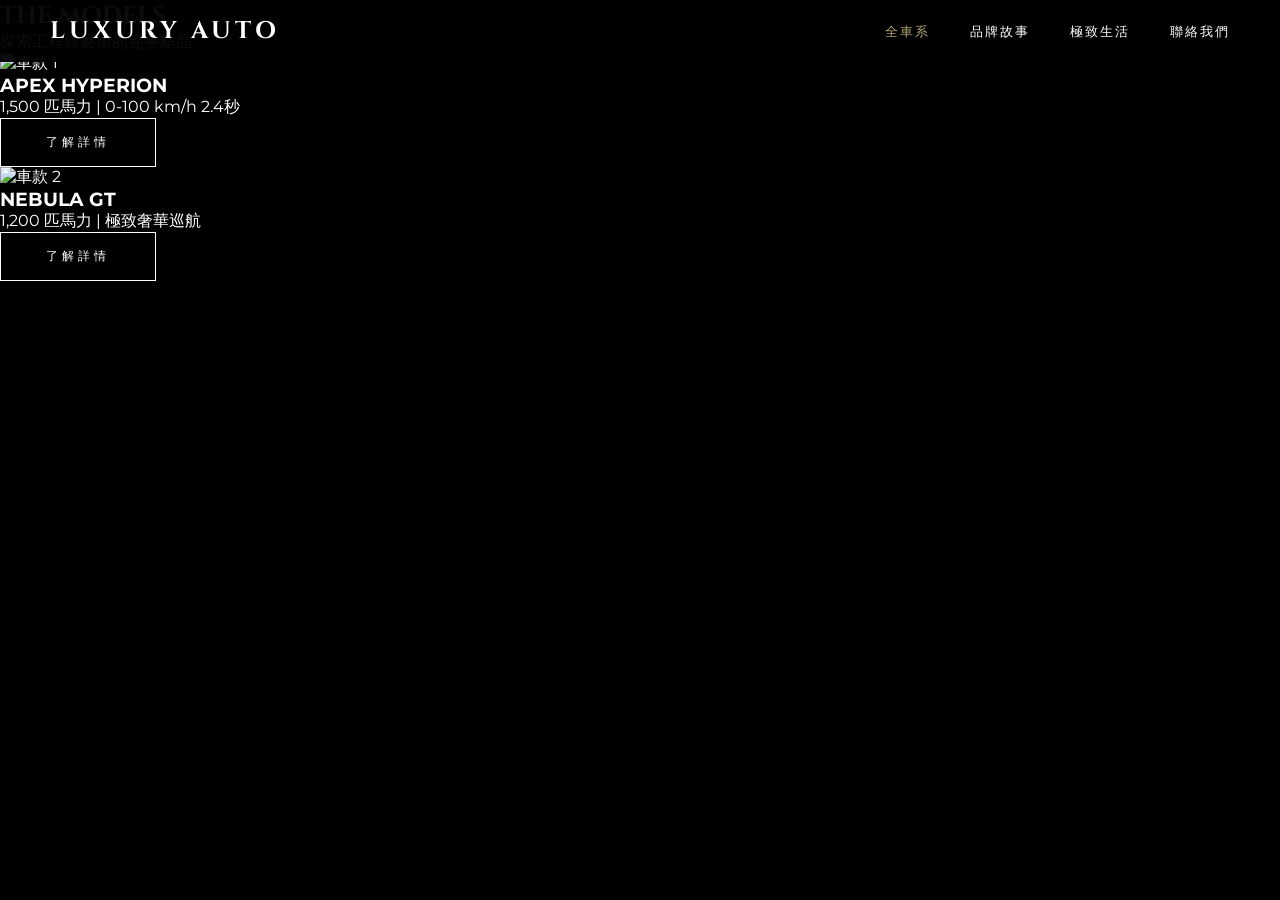
==== models.html @ c0f93d88 "Create models.html" ====
<!DOCTYPE html>
<html lang="zh-TW">
<head>
    <meta charset="UTF-8">
    <meta name="viewport" content="width=device-width, initial-scale=1.0">
    <title>全車系 - LUXURY AUTO</title>
    <link href="https://fonts.googleapis.com/css2?family=Cinzel:wght@400;700&family=Montserrat:wght@300;400;700&display=swap" rel="stylesheet">
    <link rel="stylesheet" href="style.css">
</head>
<body class="page-models"> <!-- 加上特定 class 讓背景保持黑色 -->
    <nav id="navbar" class="scrolled"> <!-- 內頁的導覽列預設就是深色背景 -->
        <div class="logo"><a href="index.html" style="color: white; text-decoration: none;">LUXURY AUTO</a></div>
        
        <div class="menu-toggle" id="mobile-menu">
            <span class="bar"></span>
            <span class="bar"></span>
            <span class="bar"></span>
        </div>

        <ul class="nav-links" id="nav-links">
            <li><a href="models.html" style="color: #b0a171;">全車系</a></li>
            <li><a href="#">品牌故事</a></li>
            <li><a href="#">極致生活</a></li>
            <li><a href="#">聯絡我們</a></li>
        </ul>
    </nav>

    <!-- 內頁的主要內容區塊 -->
    <section class="models-section">
        <h1 class="section-title">THE MODELS</h1>
        <p class="section-subtitle">探索工程與藝術的完美結晶</p>
        
        <div class="models-grid">
            <!-- 車款 1 -->
            <div class="model-card">
                <!-- 這裡使用維基百科的穩定圖片作為示範 -->
                <img src="https://upload.wikimedia.org/wikipedia/commons/thumb/c/c9/Bugatti_Divo_in_Paris.jpg/800px-Bugatti_Divo_in_Paris.jpg" alt="車款 1">
                <div class="model-info">
                    <h3>APEX HYPERION</h3>
                    <p>1,500 匹馬力 | 0-100 km/h 2.4秒</p>
                    <button class="cta-button">了解詳情</button>
                </div>
            </div>
            
            <!-- 車款 2 -->
            <div class="model-card">
                <img src="https://upload.wikimedia.org/wikipedia/commons/thumb/6/62/Bugatti_Chiron_%2836559710091%29.jpg/800px-Bugatti_Chiron_%2836559710091%29.jpg" alt="車款 2">
                <div class="model-info">
                    <h3>NEBULA GT</h3>
                    <p>1,200 匹馬力 | 極致奢華巡航</p>
                    <button class="cta-button">了解詳情</button>
                </div>
            </div>
        </div>
    </section>

    <script src="script.js"></script>
</body>
</html>
---- style.css ----
* {
    margin: 0;
    padding: 0;
    box-sizing: border-box;
}

body {
    font-family: 'Montserrat', sans-serif;
    background-color: #000;
    color: #fff;
    overflow-x: hidden;
}

h1, .logo {
    font-family: 'Cinzel', serif;
}

#navbar {
    position: fixed;
    top: 0;
    width: 100%;
    display: flex;
    justify-content: space-between;
    align-items: center;
    padding: 30px 50px;
    z-index: 100;
    transition: all 0.4s ease;
}

#navbar.scrolled {
    background-color: rgba(0, 0, 0, 0.95);
    padding: 15px 50px;
}

.logo {
    font-size: 24px;
    font-weight: 700;
    letter-spacing: 4px;
    cursor: pointer;
    z-index: 101;
}

.nav-links {
    display: flex;
    list-style: none;
    gap: 40px;
}

.nav-links a {
    color: #fff;
    text-decoration: none;
    font-size: 13px;
    text-transform: uppercase;
    letter-spacing: 2px;
    transition: color 0.3s;
}

.nav-links a:hover {
    color: #b0a171;
}

/* --- 手機版漢堡選單按鈕設計 --- */
.menu-toggle {
    display: none;
    flex-direction: column;
    cursor: pointer;
    z-index: 101;
}

.menu-toggle .bar {
    width: 25px;
    height: 2px;
    background-color: #fff;
    margin: 4px 0;
    transition: 0.3s ease;
}

/* 主視覺設定 */
.hero {
    position: relative;
    height: 100vh;
    width: 100%;
    display: flex;
    justify-content: center;
    align-items: center;
    text-align: center;
    /* 如果影片跟 poster 都失效，最後的底色 */
    background-color: #111; 
}

#bg-video {
    position: absolute;
    top: 0;
    left: 0;
    width: 100%;
    height: 100%;
    object-fit: cover;
    z-index: -2;
}

.overlay {
    position: absolute;
    top: 0;
    left: 0;
    width: 100%;
    height: 100%;
    background: rgba(0, 0, 0, 0.5);
    z-index: -1;
}

.hero-content {
    z-index: 1;
    animation: fadeIn 2s ease-out;
    padding: 0 20px;
}

.subtitle {
    font-size: 14px;
    font-weight: 300;
    letter-spacing: 10px;
    margin-bottom: 20px;
    text-transform: uppercase;
}

.title {
    font-size: 70px;
    font-weight: 400;
    letter-spacing: 15px;
    margin-bottom: 50px;
    text-shadow: 2px 2px 10px rgba(0,0,0,0.5);
}

.cta-button {
    display: inline-block;
    padding: 15px 45px;
    border: 1px solid #fff;
    color: #fff;
    text-decoration: none;
    font-size: 12px;
    letter-spacing: 4px;
    text-transform: uppercase;
    transition: all 0.3s ease;
    background: transparent;
}

.cta-button:hover {
    background: #fff;
    color: #000;
}

@keyframes fadeIn {
    from { opacity: 0; transform: translateY(30px); }
    to { opacity: 1; transform: translateY(0); }
}

/* --- 手機版響應式設計 --- */
@media (max-width: 768px) {
    #navbar {
        padding: 20px 30px;
    }
    #navbar.scrolled {
        padding: 15px 30px;
    }
    .title {
        font-size: 32px;
        letter-spacing: 8px;
    }
    .subtitle {
        font-size: 11px;
        letter-spacing: 6px;
    }
    
    /* 顯示漢堡選單按鈕 */
    .menu-toggle {
        display: flex;
    }

    /* 將導覽列改為滿版下拉式選單 */
    .nav-links {
        position: fixed;
        top: 0;
        right: -100%; /* 預設藏在右側畫面外 */
        width: 100%;
        height: 100vh;
        background-color: #000;
        flex-direction: column;
        justify-content: center;
        align-items: center;
        transition: right 0.4s ease; /* 滑動動畫 */
    }

    /* 當 JS 加上 active class 時，選單滑出 */
    .nav-links.active {
        right: 0;
    }

    .nav-links li {
        margin: 20px 0;
    }

    .nav-links a {
        font-size: 18px;
    }

    /* 漢堡選單變成 X 的動畫 */
    .menu-toggle.is-active .bar:nth-child(1) {
        transform: translateY(10px) rotate(45deg);
    }
    .menu-toggle.is-active .bar:nth-child(2) {
        opacity: 0;
    }
    .menu-toggle.is-active .bar:nth-child(3) {
        transform: translateY(-10px) rotate(-45deg);
    }
}
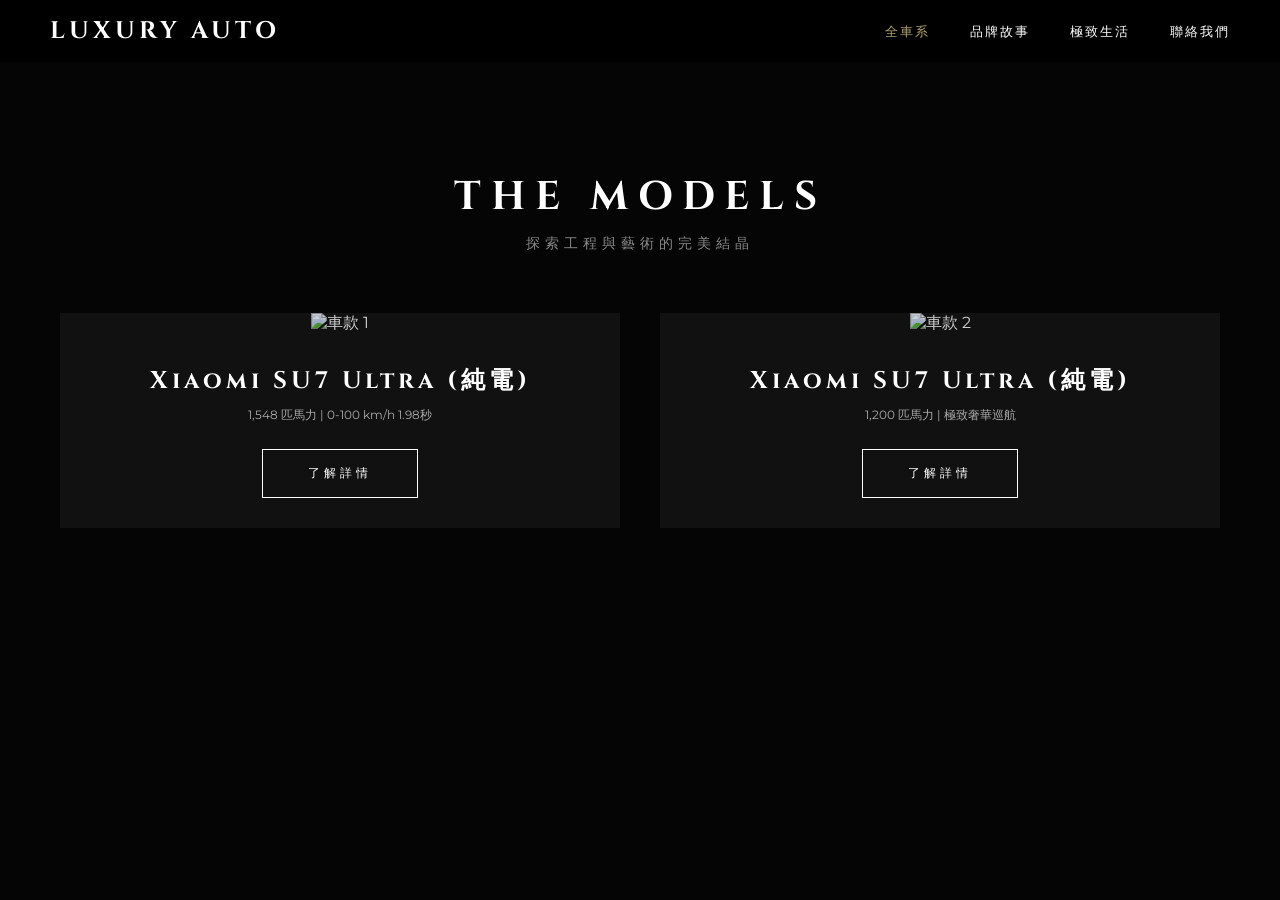
==== commit 07ae11a2: "Update models.html" ====
--- a/models.html
+++ b/models.html
@@ -36,8 +36,8 @@
                 <!-- 這裡使用維基百科的穩定圖片作為示範 -->
                 <img src="https://upload.wikimedia.org/wikipedia/commons/thumb/c/c9/Bugatti_Divo_in_Paris.jpg/800px-Bugatti_Divo_in_Paris.jpg" alt="車款 1">
                 <div class="model-info">
-                    <h3>APEX HYPERION</h3>
-                    <p>1,500 匹馬力 | 0-100 km/h 2.4秒</p>
+                    <h3>Xiaomi SU7 Ultra (純電)</h3>
+                    <p>1,548 匹馬力 | 0-100 km/h 1.98秒</p>
                     <button class="cta-button">了解詳情</button>
                 </div>
             </div>
@@ -46,7 +46,7 @@
             <div class="model-card">
                 <img src="https://upload.wikimedia.org/wikipedia/commons/thumb/6/62/Bugatti_Chiron_%2836559710091%29.jpg/800px-Bugatti_Chiron_%2836559710091%29.jpg" alt="車款 2">
                 <div class="model-info">
-                    <h3>NEBULA GT</h3>
+                    <h3>Xiaomi SU7 Ultra (純電)</h3>
                     <p>1,200 匹馬力 | 極致奢華巡航</p>
                     <button class="cta-button">了解詳情</button>
                 </div>
--- a/style.css
+++ b/style.css
@@ -75,43 +75,46 @@
     transition: 0.3s ease;
 }
 
-/* 主視覺設定 */
+/* 主視覺全螢幕容器 */
 .hero {
-    position: relative;
+    position: relative; /* 關鍵：這是讓影片能貼齊邊緣的基準 */
+    width: 100%;
     height: 100vh;
-    width: 100%;
     display: flex;
     justify-content: center;
     align-items: center;
-    text-align: center;
-    /* 如果影片跟 poster 都失效，最後的底色 */
-    background-color: #111; 
-}
-
+    overflow: hidden; /* 確保影片不會超出畫面外 */
+}
+
+/* 影片背景強制填滿且墊底 */
 #bg-video {
-    position: absolute;
+    position: absolute; /* 關鍵：讓影片脫離排版，變成背景 */
     top: 0;
     left: 0;
     width: 100%;
     height: 100%;
-    object-fit: cover;
-    z-index: -2;
-}
-
+    object-fit: cover; /* 讓影片保持比例並填滿整個畫面，不會變形 */
+    z-index: -2; /* 讓影片移到最下層 */
+}
+
+/* 半透明黑色遮罩 (讓白色文字更清楚) */
 .overlay {
     position: absolute;
     top: 0;
     left: 0;
     width: 100%;
     height: 100%;
-    background: rgba(0, 0, 0, 0.5);
-    z-index: -1;
-}
-
+    background: rgba(0, 0, 0, 0.4);
+    z-index: -1; /* 放在影片上方，文字下方 */
+}
+
+/* 中間的文字與按鈕區塊 */
 .hero-content {
-    z-index: 1;
+    position: relative; /* 確保文字區塊浮在影片和遮罩的上方 */
+    z-index: 1; 
+    text-align: center;
+    padding: 0 20px;
     animation: fadeIn 2s ease-out;
-    padding: 0 20px;
 }
 
 .subtitle {
@@ -213,3 +216,75 @@
         transform: translateY(-10px) rotate(-45deg);
     }
 }
+
+/* --- 內頁 (全車系) 專用設計 --- */
+.page-models {
+    background-color: #050505;
+    padding-top: 120px; /* 避開固定在頂部的導覽列 */
+}
+
+.models-section {
+    max-width: 1200px;
+    margin: 0 auto;
+    padding: 50px 20px;
+    text-align: center;
+}
+
+.section-title {
+    font-size: 40px;
+    letter-spacing: 10px;
+    margin-bottom: 10px;
+}
+
+.section-subtitle {
+    font-size: 14px;
+    font-weight: 300;
+    color: #888;
+    letter-spacing: 5px;
+    margin-bottom: 60px;
+}
+
+.models-grid {
+    display: grid;
+    grid-template-columns: repeat(auto-fit, minmax(300px, 1fr));
+    gap: 40px;
+}
+
+.model-card {
+    background-color: #111;
+    overflow: hidden;
+    transition: transform 0.4s ease;
+}
+
+.model-card:hover {
+    transform: translateY(-10px);
+}
+
+.model-card img {
+    width: 100%;
+    height: 250px;
+    object-fit: cover;
+    opacity: 0.8;
+    transition: opacity 0.4s;
+}
+
+.model-card:hover img {
+    opacity: 1;
+}
+
+.model-info {
+    padding: 30px;
+}
+
+.model-info h3 {
+    font-family: 'Cinzel', serif;
+    font-size: 24px;
+    letter-spacing: 4px;
+    margin-bottom: 10px;
+}
+
+.model-info p {
+    font-size: 12px;
+    color: #aaa;
+    margin-bottom: 25px;
+}
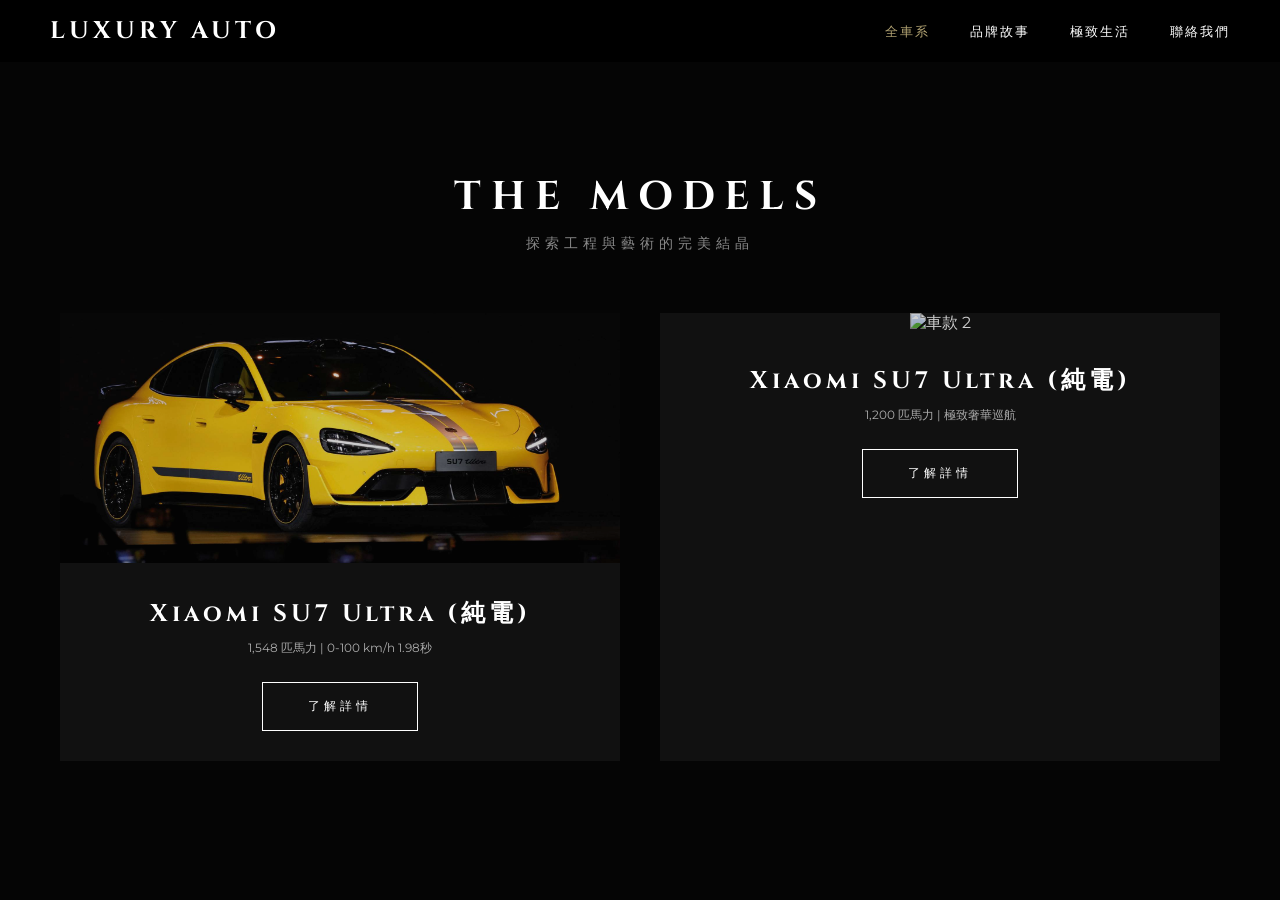
==== commit ce3f92b3: "Update models.html" ====
--- a/models.html
+++ b/models.html
@@ -34,7 +34,7 @@
             <!-- 車款 1 -->
             <div class="model-card">
                 <!-- 這裡使用維基百科的穩定圖片作為示範 -->
-                <img src="https://upload.wikimedia.org/wikipedia/commons/thumb/c/c9/Bugatti_Divo_in_Paris.jpg/800px-Bugatti_Divo_in_Paris.jpg" alt="車款 1">
+                <img src="Xiaomi%20SU7%20Ultra%20(Electric).jpg" alt="車款 1">
                 <div class="model-info">
                     <h3>Xiaomi SU7 Ultra (純電)</h3>
                     <p>1,548 匹馬力 | 0-100 km/h 1.98秒</p>
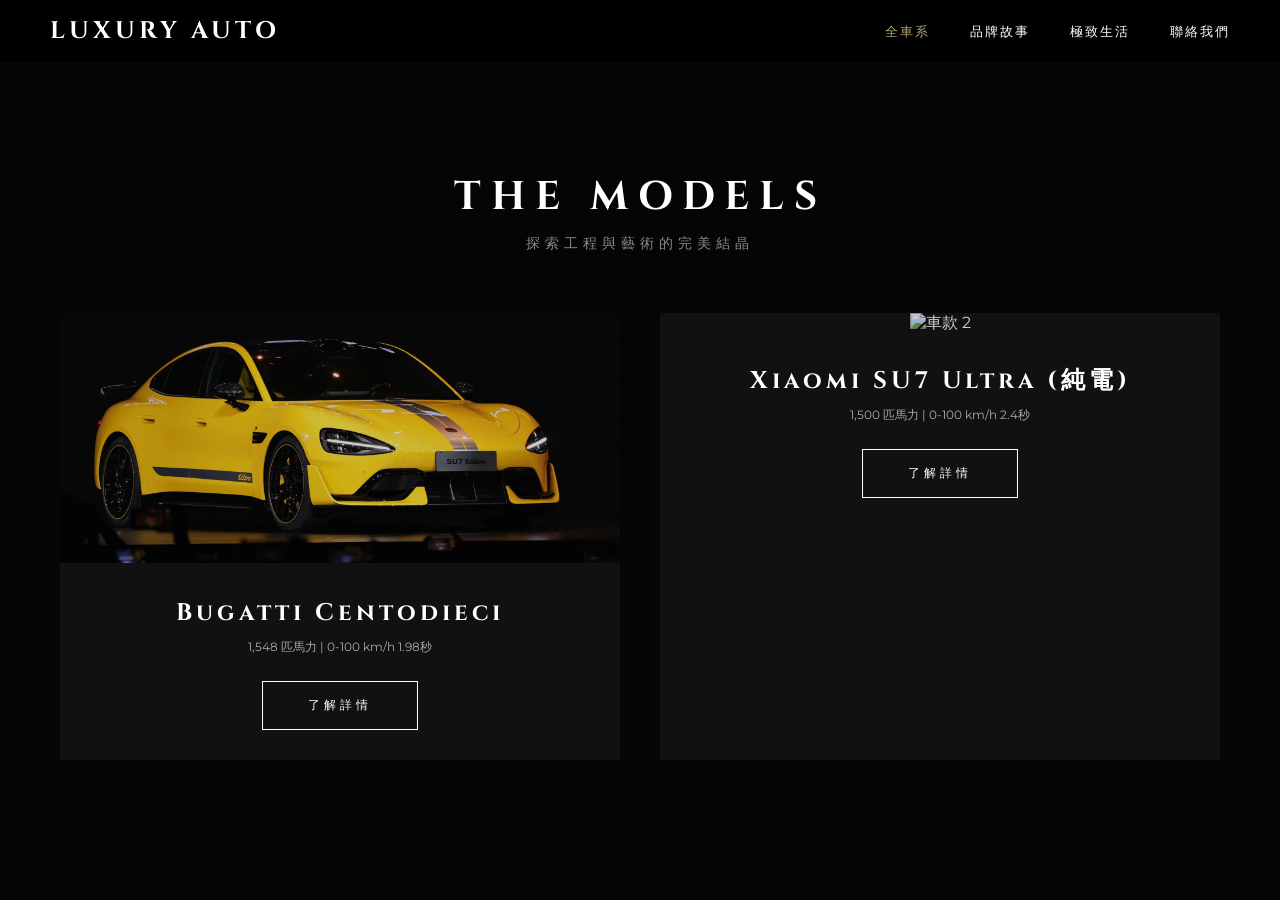
==== commit 280715b4: "Update car model names and specifications" ====
--- a/models.html
+++ b/models.html
@@ -36,7 +36,7 @@
                 <!-- 這裡使用維基百科的穩定圖片作為示範 -->
                 <img src="Xiaomi%20SU7%20Ultra%20(Electric).jpg" alt="車款 1">
                 <div class="model-info">
-                    <h3>Xiaomi SU7 Ultra (純電)</h3>
+                    <h3>Bugatti Centodieci</h3>
                     <p>1,548 匹馬力 | 0-100 km/h 1.98秒</p>
                     <button class="cta-button">了解詳情</button>
                 </div>
@@ -47,7 +47,7 @@
                 <img src="https://upload.wikimedia.org/wikipedia/commons/thumb/6/62/Bugatti_Chiron_%2836559710091%29.jpg/800px-Bugatti_Chiron_%2836559710091%29.jpg" alt="車款 2">
                 <div class="model-info">
                     <h3>Xiaomi SU7 Ultra (純電)</h3>
-                    <p>1,200 匹馬力 | 極致奢華巡航</p>
+                    <p>1,500 匹馬力 | 0-100 km/h 2.4秒</p>
                     <button class="cta-button">了解詳情</button>
                 </div>
             </div>
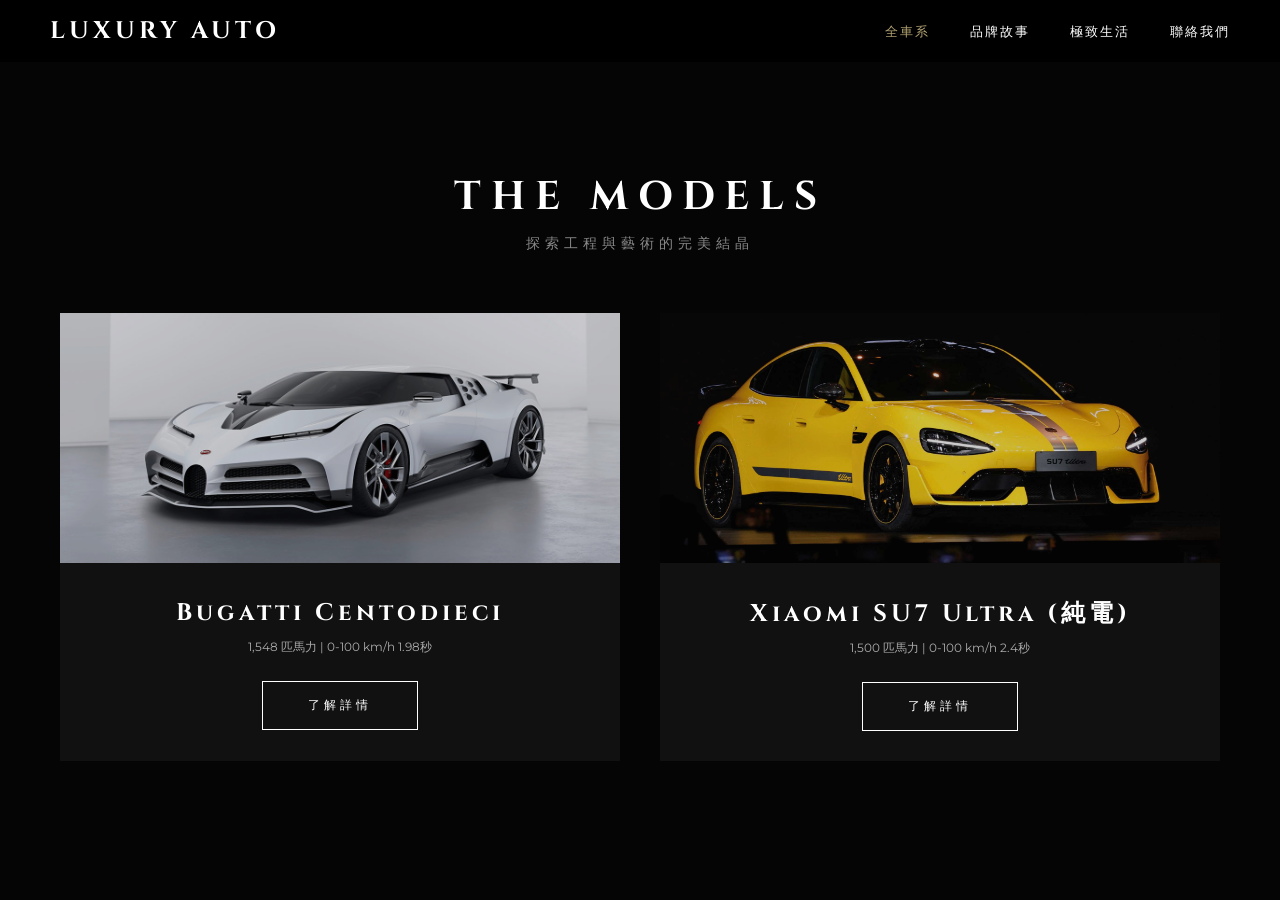
==== commit ca40652b: "Update models.html" ====
--- a/models.html
+++ b/models.html
@@ -34,7 +34,7 @@
             <!-- 車款 1 -->
             <div class="model-card">
                 <!-- 這裡使用維基百科的穩定圖片作為示範 -->
-                <img src="Xiaomi%20SU7%20Ultra%20(Electric).jpg" alt="車款 1">
+                <img src="Bugatti%20Centodieci.jpg" alt="車款 1">
                 <div class="model-info">
                     <h3>Bugatti Centodieci</h3>
                     <p>1,548 匹馬力 | 0-100 km/h 1.98秒</p>
@@ -44,7 +44,7 @@
             
             <!-- 車款 2 -->
             <div class="model-card">
-                <img src="https://upload.wikimedia.org/wikipedia/commons/thumb/6/62/Bugatti_Chiron_%2836559710091%29.jpg/800px-Bugatti_Chiron_%2836559710091%29.jpg" alt="車款 2">
+                <img src="Xiaomi%20SU7%20Ultra%20(Electric).jpg" alt="車款 2">
                 <div class="model-info">
                     <h3>Xiaomi SU7 Ultra (純電)</h3>
                     <p>1,500 匹馬力 | 0-100 km/h 2.4秒</p>
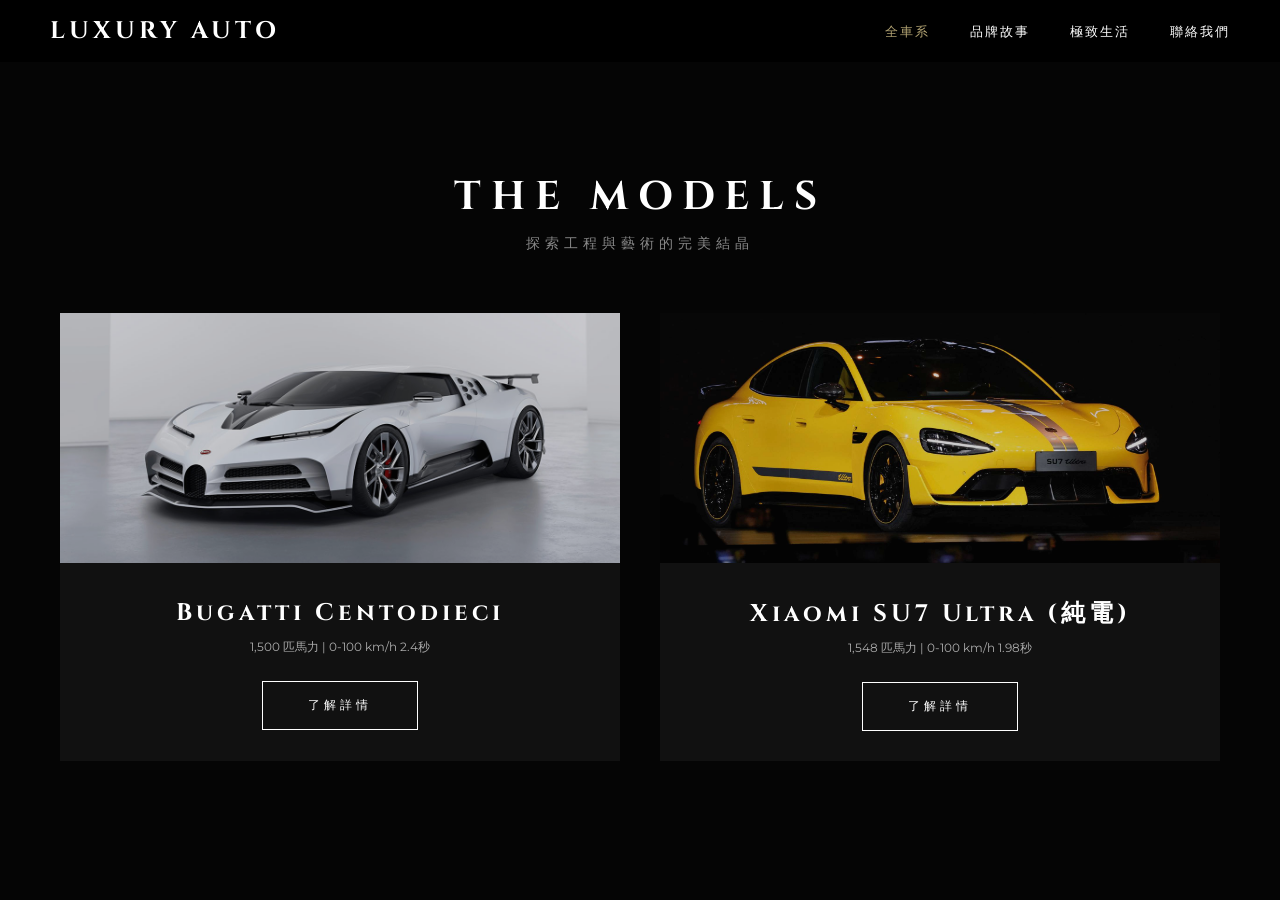
==== commit 69695e0a: "Update models.html" ====
--- a/models.html
+++ b/models.html
@@ -37,7 +37,7 @@
                 <img src="Bugatti%20Centodieci.jpg" alt="車款 1">
                 <div class="model-info">
                     <h3>Bugatti Centodieci</h3>
-                    <p>1,548 匹馬力 | 0-100 km/h 1.98秒</p>
+                    <p>1,500 匹馬力 | 0-100 km/h 2.4秒</p>
                     <button class="cta-button">了解詳情</button>
                 </div>
             </div>
@@ -47,7 +47,7 @@
                 <img src="Xiaomi%20SU7%20Ultra%20(Electric).jpg" alt="車款 2">
                 <div class="model-info">
                     <h3>Xiaomi SU7 Ultra (純電)</h3>
-                    <p>1,500 匹馬力 | 0-100 km/h 2.4秒</p>
+                    <p>1,548 匹馬力 | 0-100 km/h 1.98秒</p>
                     <button class="cta-button">了解詳情</button>
                 </div>
             </div>
